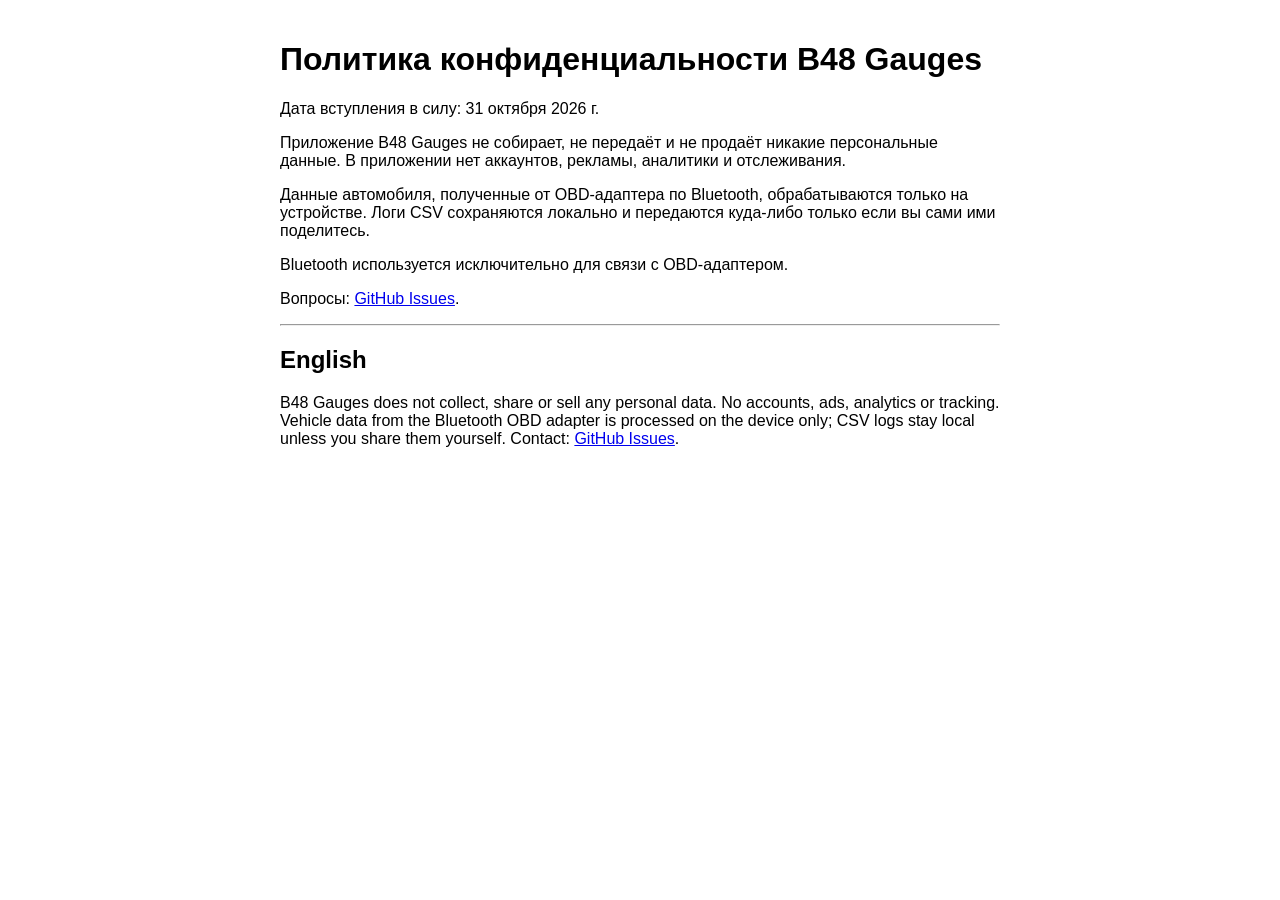
==== privacy.html @ ec3bedea "site" ====
<!doctype html><html lang="ru"><meta charset="utf-8"><meta name="viewport" content="width=device-width,initial-scale=1"><title>B48 Gauges — политика конфиденциальности</title>
<body style="font-family:-apple-system,sans-serif;max-width:720px;margin:auto;padding:20px">
<h1>Политика конфиденциальности B48 Gauges</h1><p>Дата вступления в силу: 31 октября 2026 г.</p>
<p>Приложение B48 Gauges не собирает, не передаёт и не продаёт никакие персональные данные. В приложении нет аккаунтов, рекламы, аналитики и отслеживания.</p>
<p>Данные автомобиля, полученные от OBD-адаптера по Bluetooth, обрабатываются только на устройстве. Логи CSV сохраняются локально и передаются куда-либо только если вы сами ими поделитесь.</p>
<p>Bluetooth используется исключительно для связи с OBD-адаптером.</p>
<p>Вопросы: <a href="https://github.com/TOSHA78/b48gauges-site/issues">GitHub Issues</a>.</p><hr>
<h2>English</h2><p>B48 Gauges does not collect, share or sell any personal data. No accounts, ads, analytics or tracking. Vehicle data from the Bluetooth OBD adapter is processed on the device only; CSV logs stay local unless you share them yourself. Contact: <a href="https://github.com/TOSHA78/b48gauges-site/issues">GitHub Issues</a>.</p></body></html>
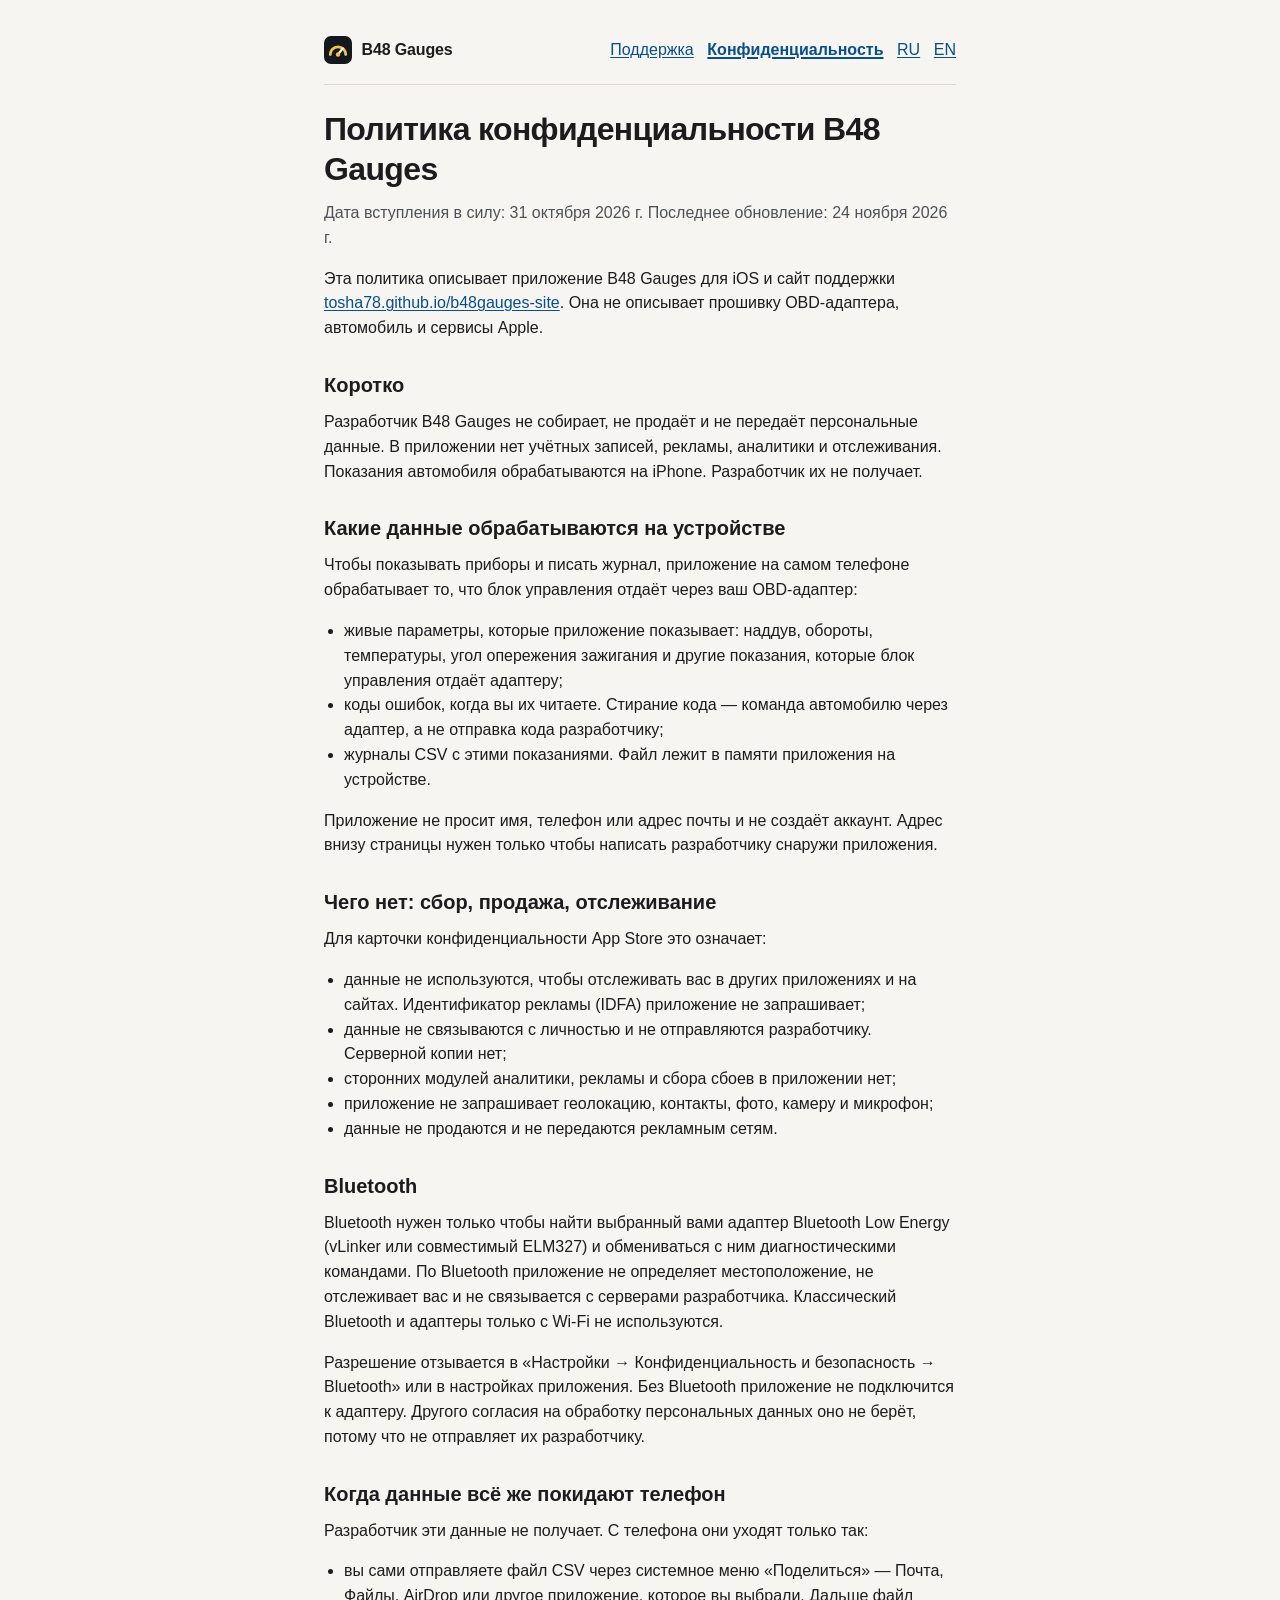
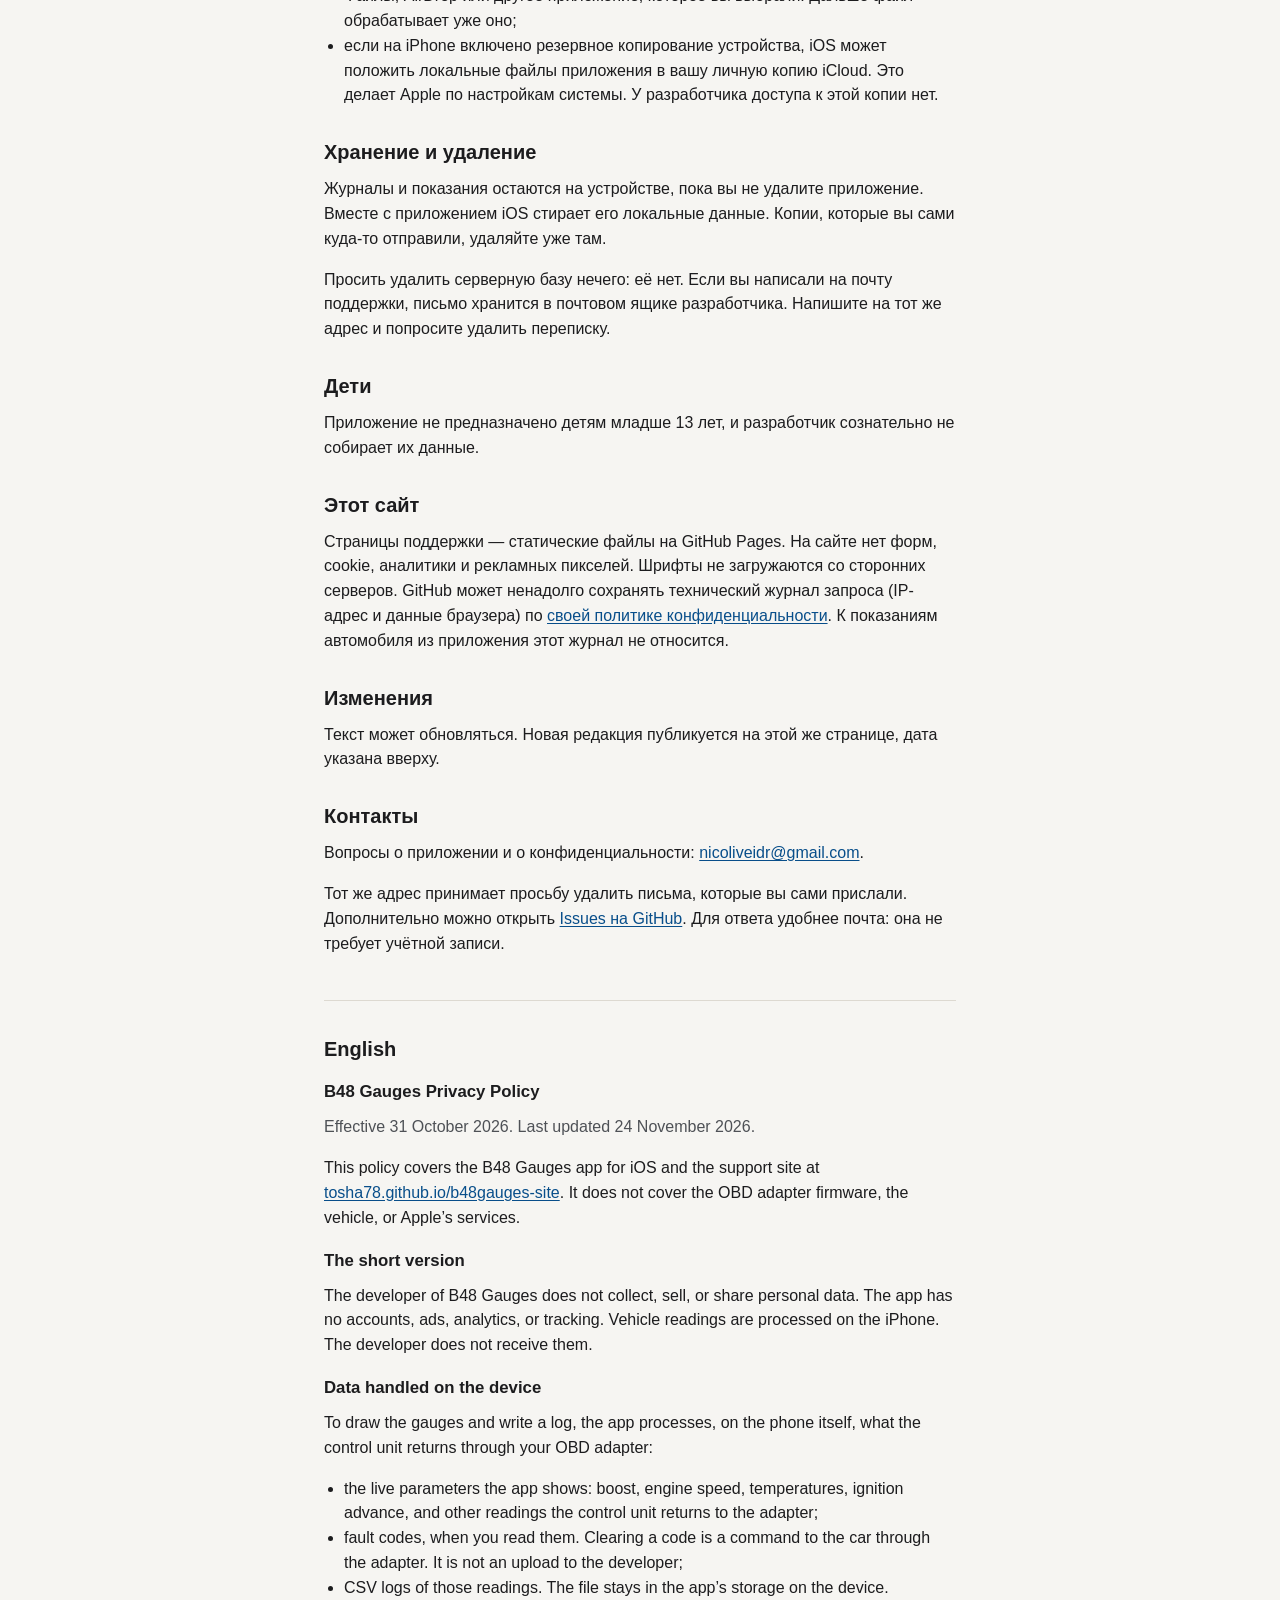
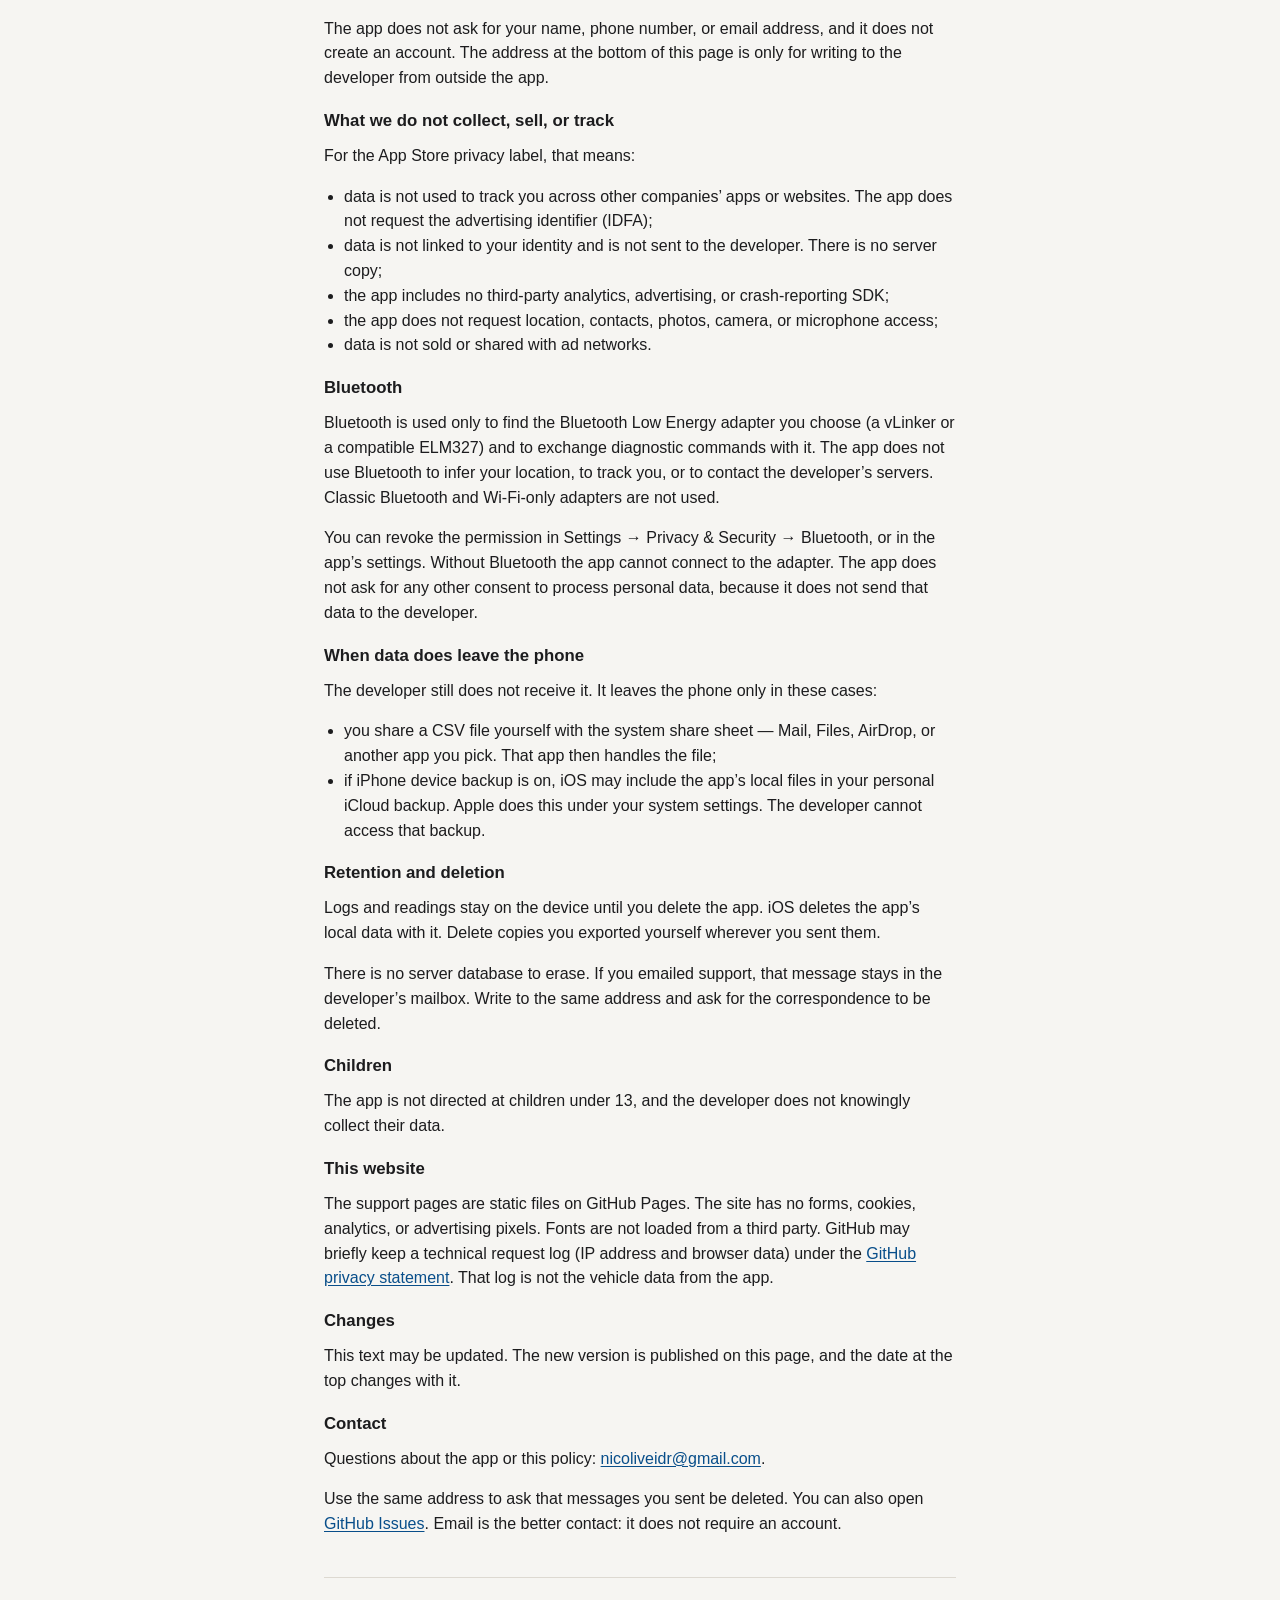
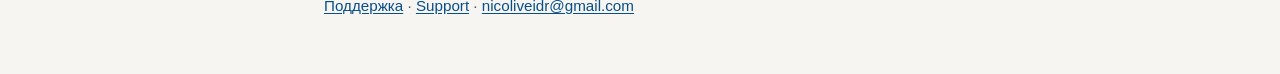
==== commit d73e75d8: "Complete the B48 Gauges support and privacy pages for App Store review. Spell out on-device vehicle " ====
--- a/privacy.html
+++ b/privacy.html
@@ -1,8 +1,201 @@
-<!doctype html><html lang="ru"><meta charset="utf-8"><meta name="viewport" content="width=device-width,initial-scale=1"><title>B48 Gauges — политика конфиденциальности</title>
-<body style="font-family:-apple-system,sans-serif;max-width:720px;margin:auto;padding:20px">
-<h1>Политика конфиденциальности B48 Gauges</h1><p>Дата вступления в силу: 31 октября 2026 г.</p>
-<p>Приложение B48 Gauges не собирает, не передаёт и не продаёт никакие персональные данные. В приложении нет аккаунтов, рекламы, аналитики и отслеживания.</p>
-<p>Данные автомобиля, полученные от OBD-адаптера по Bluetooth, обрабатываются только на устройстве. Логи CSV сохраняются локально и передаются куда-либо только если вы сами ими поделитесь.</p>
-<p>Bluetooth используется исключительно для связи с OBD-адаптером.</p>
-<p>Вопросы: <a href="https://github.com/TOSHA78/b48gauges-site/issues">GitHub Issues</a>.</p><hr>
-<h2>English</h2><p>B48 Gauges does not collect, share or sell any personal data. No accounts, ads, analytics or tracking. Vehicle data from the Bluetooth OBD adapter is processed on the device only; CSV logs stay local unless you share them yourself. Contact: <a href="https://github.com/TOSHA78/b48gauges-site/issues">GitHub Issues</a>.</p></body></html>
+<!DOCTYPE html>
+<html lang="ru">
+<head>
+  <meta charset="utf-8">
+  <meta name="viewport" content="width=device-width, initial-scale=1">
+  <title>B48 Gauges — политика конфиденциальности</title>
+  <meta name="description" content="Политика конфиденциальности B48 Gauges: данные автомобиля только на устройстве, Bluetooth лишь для OBD-адаптера, без отслеживания и аналитики.">
+  <link rel="canonical" href="https://tosha78.github.io/b48gauges-site/privacy.html">
+  <meta name="robots" content="index, follow">
+  <meta name="theme-color" content="#f6f5f2" media="(prefers-color-scheme: light)">
+  <meta name="theme-color" content="#101214" media="(prefers-color-scheme: dark)">
+  <meta name="color-scheme" content="light dark">
+  <meta property="og:type" content="article">
+  <meta property="og:locale" content="ru_RU">
+  <meta property="og:locale:alternate" content="en_US">
+  <meta property="og:site_name" content="B48 Gauges">
+  <meta property="og:title" content="B48 Gauges — политика конфиденциальности">
+  <meta property="og:description" content="Данные автомобиля только на устройстве. Bluetooth лишь для OBD-адаптера. Без отслеживания, аккаунтов и аналитики.">
+  <meta property="og:url" content="https://tosha78.github.io/b48gauges-site/privacy.html">
+  <meta property="og:image" content="https://tosha78.github.io/b48gauges-site/og.png">
+  <meta property="og:image:width" content="1200">
+  <meta property="og:image:height" content="630">
+  <meta property="og:image:alt" content="B48 Gauges — поддержка и политика конфиденциальности">
+  <meta name="twitter:card" content="summary_large_image">
+  <meta name="twitter:title" content="B48 Gauges — политика конфиденциальности">
+  <meta name="twitter:description" content="Данные автомобиля только на устройстве. Bluetooth лишь для OBD-адаптера. Без отслеживания, аккаунтов и аналитики.">
+  <meta name="twitter:image" content="https://tosha78.github.io/b48gauges-site/og.png">
+  <meta name="twitter:image:alt" content="B48 Gauges — поддержка и политика конфиденциальности">
+  <link rel="icon" href="favicon.svg" type="image/svg+xml">
+  <link rel="icon" href="favicon.ico" sizes="any">
+  <link rel="icon" href="favicon-32.png" type="image/png" sizes="32x32">
+  <link rel="apple-touch-icon" href="apple-touch-icon.png" sizes="180x180">
+  <link rel="manifest" href="manifest.json">
+  <link rel="stylesheet" href="styles.css">
+</head>
+<body>
+  <a class="skip" href="#content">К содержанию</a>
+  <div class="wrap">
+    <header class="site-header">
+      <a class="brand" href="index.html">
+        <svg xmlns="http://www.w3.org/2000/svg" viewBox="0 0 32 32" width="28" height="28" aria-hidden="true">
+          <rect width="32" height="32" rx="8" fill="#14181c"/>
+          <path d="M7.2 21.2a8.8 8.8 0 0 1 17.6 0" fill="none" stroke="#f0c14b" stroke-width="3.2" stroke-linecap="round"/>
+          <path d="M16 21.2 21.4 14.2" fill="none" stroke="#f2f3f5" stroke-width="2.6" stroke-linecap="round"/>
+          <circle cx="16" cy="21.2" r="2.5" fill="#f0c14b"/>
+        </svg>
+        <span>B48 Gauges</span>
+      </a>
+      <nav class="site-nav" aria-label="Разделы">
+        <ul>
+          <li><a href="index.html">Поддержка</a></li>
+          <li><a href="privacy.html" aria-current="page">Конфиденциальность</a></li>
+          <li><a href="#ru" lang="ru" aria-label="Русский">RU</a></li>
+          <li><a href="#en" lang="en" aria-label="English">EN</a></li>
+        </ul>
+      </nav>
+    </header>
+
+    <main id="content">
+      <section id="ru" lang="ru" aria-labelledby="title-ru">
+        <h1 id="title-ru">Политика конфиденциальности B48 Gauges</h1>
+        <p class="meta">Дата вступления в силу: <time datetime="2026-10-31">31 октября 2026 г.</time> Последнее обновление: <time datetime="2026-11-24">24 ноября 2026 г.</time></p>
+        <p>Эта политика описывает приложение B48 Gauges для iOS и сайт поддержки <a href="https://tosha78.github.io/b48gauges-site/">tosha78.github.io/b48gauges-site</a>. Она не описывает прошивку OBD-адаптера, автомобиль и сервисы Apple.</p>
+
+        <h2>Коротко</h2>
+        <p>Разработчик B48 Gauges не собирает, не продаёт и не передаёт персональные данные. В приложении нет учётных записей, рекламы, аналитики и отслеживания. Показания автомобиля обрабатываются на iPhone. Разработчик их не получает.</p>
+
+        <h2>Какие данные обрабатываются на устройстве</h2>
+        <p>Чтобы показывать приборы и писать журнал, приложение на самом телефоне обрабатывает то, что блок управления отдаёт через ваш OBD-адаптер:</p>
+        <ul>
+          <li>живые параметры, которые приложение показывает: наддув, обороты, температуры, угол опережения зажигания и другие показания, которые блок управления отдаёт адаптеру;</li>
+          <li>коды ошибок, когда вы их читаете. Стирание кода — команда автомобилю через адаптер, а не отправка кода разработчику;</li>
+          <li>журналы CSV с этими показаниями. Файл лежит в памяти приложения на устройстве.</li>
+        </ul>
+        <p>Приложение не просит имя, телефон или адрес почты и не создаёт аккаунт. Адрес внизу страницы нужен только чтобы написать разработчику снаружи приложения.</p>
+
+        <h2>Чего нет: сбор, продажа, отслеживание</h2>
+        <p>Для карточки конфиденциальности App Store это означает:</p>
+        <ul>
+          <li>данные не используются, чтобы отслеживать вас в других приложениях и на сайтах. Идентификатор рекламы (IDFA) приложение не запрашивает;</li>
+          <li>данные не связываются с личностью и не отправляются разработчику. Серверной копии нет;</li>
+          <li>сторонних модулей аналитики, рекламы и сбора сбоев в приложении нет;</li>
+          <li>приложение не запрашивает геолокацию, контакты, фото, камеру и микрофон;</li>
+          <li>данные не продаются и не передаются рекламным сетям.</li>
+        </ul>
+
+        <h2>Bluetooth</h2>
+        <p>Bluetooth нужен только чтобы найти выбранный вами адаптер Bluetooth Low Energy (vLinker или совместимый ELM327) и обмениваться с ним диагностическими командами. По Bluetooth приложение не определяет местоположение, не отслеживает вас и не связывается с серверами разработчика. Классический Bluetooth и адаптеры только с Wi-Fi не используются.</p>
+        <p>Разрешение отзывается в «Настройки → Конфиденциальность и безопасность → Bluetooth» или в настройках приложения. Без Bluetooth приложение не подключится к адаптеру. Другого согласия на обработку персональных данных оно не берёт, потому что не отправляет их разработчику.</p>
+
+        <h2>Когда данные всё же покидают телефон</h2>
+        <p>Разработчик эти данные не получает. С телефона они уходят только так:</p>
+        <ul>
+          <li>вы сами отправляете файл CSV через системное меню «Поделиться» — Почта, Файлы, AirDrop или другое приложение, которое вы выбрали. Дальше файл обрабатывает уже оно;</li>
+          <li>если на iPhone включено резервное копирование устройства, iOS может положить локальные файлы приложения в вашу личную копию iCloud. Это делает Apple по настройкам системы. У разработчика доступа к этой копии нет.</li>
+        </ul>
+
+        <h2>Хранение и удаление</h2>
+        <p>Журналы и показания остаются на устройстве, пока вы не удалите приложение. Вместе с приложением iOS стирает его локальные данные. Копии, которые вы сами куда-то отправили, удаляйте уже там.</p>
+        <p>Просить удалить серверную базу нечего: её нет. Если вы написали на почту поддержки, письмо хранится в почтовом ящике разработчика. Напишите на тот же адрес и попросите удалить переписку.</p>
+
+        <h2>Дети</h2>
+        <p>Приложение не предназначено детям младше 13 лет, и разработчик сознательно не собирает их данные.</p>
+
+        <h2>Этот сайт</h2>
+        <p>Страницы поддержки — статические файлы на GitHub Pages. На сайте нет форм, cookie, аналитики и рекламных пикселей. Шрифты не загружаются со сторонних серверов. GitHub может ненадолго сохранять технический журнал запроса (IP-адрес и данные браузера) по <a href="https://docs.github.com/en/site-policy/privacy-policies/github-general-privacy-statement">своей политике конфиденциальности</a>. К показаниям автомобиля из приложения этот журнал не относится.</p>
+
+        <h2>Изменения</h2>
+        <p>Текст может обновляться. Новая редакция публикуется на этой же странице, дата указана вверху.</p>
+
+        <h2 id="contact">Контакты</h2>
+        <p>Вопросы о приложении и о конфиденциальности: <a class="email" href="mailto:nicoliveidr@gmail.com?subject=B48%20Gauges%20privacy">nicoliveidr@gmail.com</a>.</p>
+        <p>Тот же адрес принимает просьбу удалить письма, которые вы сами прислали. Дополнительно можно открыть <a href="https://github.com/TOSHA78/b48gauges-site/issues">Issues на GitHub</a>. Для ответа удобнее почта: она не требует учётной записи.</p>
+      </section>
+
+      <section id="en" class="lang-en" lang="en" aria-labelledby="title-en">
+        <h2 id="title-en">English</h2>
+        <h3>B48 Gauges Privacy Policy</h3>
+        <p class="meta">Effective <time datetime="2026-10-31">31 October 2026</time>. Last updated <time datetime="2026-11-24">24 November 2026</time>.</p>
+        <p>This policy covers the B48 Gauges app for iOS and the support site at <a href="https://tosha78.github.io/b48gauges-site/">tosha78.github.io/b48gauges-site</a>. It does not cover the OBD adapter firmware, the vehicle, or Apple’s services.</p>
+
+        <h3>The short version</h3>
+        <p>The developer of B48 Gauges does not collect, sell, or share personal data. The app has no accounts, ads, analytics, or tracking. Vehicle readings are processed on the iPhone. The developer does not receive them.</p>
+
+        <h3>Data handled on the device</h3>
+        <p>To draw the gauges and write a log, the app processes, on the phone itself, what the control unit returns through your OBD adapter:</p>
+        <ul>
+          <li>the live parameters the app shows: boost, engine speed, temperatures, ignition advance, and other readings the control unit returns to the adapter;</li>
+          <li>fault codes, when you read them. Clearing a code is a command to the car through the adapter. It is not an upload to the developer;</li>
+          <li>CSV logs of those readings. The file stays in the app’s storage on the device.</li>
+        </ul>
+        <p>The app does not ask for your name, phone number, or email address, and it does not create an account. The address at the bottom of this page is only for writing to the developer from outside the app.</p>
+
+        <h3>What we do not collect, sell, or track</h3>
+        <p>For the App Store privacy label, that means:</p>
+        <ul>
+          <li>data is not used to track you across other companies’ apps or websites. The app does not request the advertising identifier (IDFA);</li>
+          <li>data is not linked to your identity and is not sent to the developer. There is no server copy;</li>
+          <li>the app includes no third-party analytics, advertising, or crash-reporting SDK;</li>
+          <li>the app does not request location, contacts, photos, camera, or microphone access;</li>
+          <li>data is not sold or shared with ad networks.</li>
+        </ul>
+
+        <h3>Bluetooth</h3>
+        <p>Bluetooth is used only to find the Bluetooth Low Energy adapter you choose (a vLinker or a compatible ELM327) and to exchange diagnostic commands with it. The app does not use Bluetooth to infer your location, to track you, or to contact the developer’s servers. Classic Bluetooth and Wi-Fi-only adapters are not used.</p>
+        <p>You can revoke the permission in Settings → Privacy &amp; Security → Bluetooth, or in the app’s settings. Without Bluetooth the app cannot connect to the adapter. The app does not ask for any other consent to process personal data, because it does not send that data to the developer.</p>
+
+        <h3>When data does leave the phone</h3>
+        <p>The developer still does not receive it. It leaves the phone only in these cases:</p>
+        <ul>
+          <li>you share a CSV file yourself with the system share sheet — Mail, Files, AirDrop, or another app you pick. That app then handles the file;</li>
+          <li>if iPhone device backup is on, iOS may include the app’s local files in your personal iCloud backup. Apple does this under your system settings. The developer cannot access that backup.</li>
+        </ul>
+
+        <h3>Retention and deletion</h3>
+        <p>Logs and readings stay on the device until you delete the app. iOS deletes the app’s local data with it. Delete copies you exported yourself wherever you sent them.</p>
+        <p>There is no server database to erase. If you emailed support, that message stays in the developer’s mailbox. Write to the same address and ask for the correspondence to be deleted.</p>
+
+        <h3>Children</h3>
+        <p>The app is not directed at children under 13, and the developer does not knowingly collect their data.</p>
+
+        <h3>This website</h3>
+        <p>The support pages are static files on GitHub Pages. The site has no forms, cookies, analytics, or advertising pixels. Fonts are not loaded from a third party. GitHub may briefly keep a technical request log (IP address and browser data) under the <a href="https://docs.github.com/en/site-policy/privacy-policies/github-general-privacy-statement">GitHub privacy statement</a>. That log is not the vehicle data from the app.</p>
+
+        <h3>Changes</h3>
+        <p>This text may be updated. The new version is published on this page, and the date at the top changes with it.</p>
+
+        <h3>Contact</h3>
+        <p>Questions about the app or this policy: <a class="email" href="mailto:nicoliveidr@gmail.com?subject=B48%20Gauges%20privacy">nicoliveidr@gmail.com</a>.</p>
+        <p>Use the same address to ask that messages you sent be deleted. You can also open <a href="https://github.com/TOSHA78/b48gauges-site/issues">GitHub Issues</a>. Email is the better contact: it does not require an account.</p>
+      </section>
+    </main>
+
+    <footer class="site-footer">
+      <p><a href="index.html">Поддержка</a> · <a href="index.html" lang="en">Support</a> · <a class="email" href="mailto:nicoliveidr@gmail.com?subject=B48%20Gauges%20privacy">nicoliveidr@gmail.com</a></p>
+    </footer>
+  </div>
+  <script type="application/ld+json">
+  {
+    "@context": "https://schema.org",
+    "@type": "WebPage",
+    "name": "Политика конфиденциальности B48 Gauges",
+    "url": "https://tosha78.github.io/b48gauges-site/privacy.html",
+    "inLanguage": ["ru", "en"],
+    "datePublished": "2026-10-31",
+    "dateModified": "2026-11-24",
+    "isPartOf": {
+      "@type": "WebSite",
+      "name": "B48 Gauges",
+      "url": "https://tosha78.github.io/b48gauges-site/"
+    },
+    "about": {
+      "@type": "SoftwareApplication",
+      "name": "B48 Gauges",
+      "operatingSystem": "iOS",
+      "applicationCategory": "UtilitiesApplication"
+    }
+  }
+  </script>
+</body>
+</html>
--- a/styles.css
+++ b/styles.css
@@ -0,0 +1,266 @@
+:root {
+  color-scheme: light dark;
+  --bg: #f6f5f2;
+  --text: #1c1c1e;
+  --muted: #4e5156;
+  --line: #ddd9d1;
+  --surface: #fffcf7;
+  --link: #084e8a;
+  --accent: #8a4b08;
+  --note-bg: #fff6e8;
+  --note-border: #8a4b08;
+  --max: 42rem;
+}
+
+@media (prefers-color-scheme: dark) {
+  :root {
+    --bg: #101214;
+    --text: #f2f3f5;
+    --muted: #c2c6cc;
+    --line: #2c3136;
+    --surface: #181c20;
+    --link: #9ec9ff;
+    --accent: #f0c14b;
+    --note-bg: #2a2418;
+    --note-border: #f0c14b;
+  }
+}
+
+*,
+*::before,
+*::after {
+  box-sizing: border-box;
+}
+
+html {
+  scroll-behavior: smooth;
+}
+
+body {
+  margin: 0;
+  position: relative;
+  background: var(--bg);
+  color: var(--text);
+  font-family: -apple-system, BlinkMacSystemFont, "Segoe UI", sans-serif;
+  font-size: 1rem;
+  line-height: 1.55;
+  text-size-adjust: 100%;
+  -webkit-text-size-adjust: 100%;
+}
+
+.skip {
+  position: absolute;
+  left: 0.75rem;
+  top: 0.75rem;
+  z-index: 2;
+  transform: translateY(-200%);
+  padding: 0.5rem 0.75rem;
+  background: var(--surface);
+  color: var(--text);
+  border: 1px solid var(--line);
+}
+
+.skip:focus {
+  transform: none;
+}
+
+.wrap {
+  width: 100%;
+  max-width: var(--max);
+  margin: 0 auto;
+  padding: 1rem 1rem 2.75rem;
+}
+
+.site-header {
+  display: flex;
+  flex-wrap: wrap;
+  align-items: center;
+  justify-content: space-between;
+  gap: 0.5rem 1rem;
+  padding-bottom: 0.75rem;
+  margin-bottom: 1.5rem;
+  border-bottom: 1px solid var(--line);
+}
+
+.brand {
+  display: inline-flex;
+  align-items: center;
+  gap: 0.6rem;
+  min-height: 44px;
+  color: inherit;
+  font-weight: 600;
+  letter-spacing: -0.01em;
+  text-decoration: none;
+}
+
+.brand svg {
+  display: block;
+  flex: 0 0 auto;
+}
+
+.site-nav ul {
+  display: flex;
+  flex-wrap: wrap;
+  gap: 0.15rem 0.85rem;
+  margin: 0;
+  padding: 0;
+  list-style: none;
+}
+
+.site-nav a {
+  display: inline-flex;
+  align-items: center;
+  min-height: 44px;
+}
+
+h1,
+h2,
+h3 {
+  line-height: 1.25;
+  overflow-wrap: break-word;
+  margin: 0 0 0.75rem;
+}
+
+h1 {
+  font-size: 1.7rem;
+  letter-spacing: -0.02em;
+}
+
+h2 {
+  margin-top: 2rem;
+  font-size: 1.25rem;
+}
+
+h3 {
+  margin-top: 1.25rem;
+  font-size: 1.05rem;
+}
+
+p,
+ul,
+ol {
+  margin: 0 0 1rem;
+}
+
+ul,
+ol {
+  padding-left: 1.25rem;
+}
+
+a {
+  color: var(--link);
+  text-underline-offset: 0.15em;
+}
+
+a:hover {
+  text-decoration-thickness: 2px;
+}
+
+[aria-current="page"] {
+  font-weight: 600;
+  text-decoration-thickness: 2px;
+}
+
+:focus-visible {
+  outline: 2px solid var(--accent);
+  outline-offset: 3px;
+}
+
+.lead {
+  font-size: 1.05rem;
+}
+
+.meta,
+.site-footer {
+  color: var(--muted);
+}
+
+.note {
+  margin: 1.25rem 0 1.5rem;
+  padding: 0.9rem 1rem;
+  background: var(--note-bg);
+  border-left: 4px solid var(--note-border);
+}
+
+.note p:last-child {
+  margin-bottom: 0;
+}
+
+details {
+  border-top: 1px solid var(--line);
+}
+
+details:last-of-type {
+  border-bottom: 1px solid var(--line);
+  margin-bottom: 1rem;
+}
+
+summary {
+  cursor: pointer;
+  font-weight: 600;
+  min-height: 44px;
+  padding: 0.75rem 0.15rem;
+}
+
+.lang-en {
+  margin-top: 2.75rem;
+  padding-top: 0.25rem;
+  border-top: 1px solid var(--line);
+}
+
+.site-footer {
+  margin-top: 2.5rem;
+  padding-top: 1rem;
+  border-top: 1px solid var(--line);
+  font-size: 0.95rem;
+}
+
+.site-footer p:last-child {
+  margin-bottom: 0;
+}
+
+.email {
+  overflow-wrap: anywhere;
+}
+
+@media (min-width: 720px) {
+  .wrap {
+    padding: 1.75rem 1.25rem 3.5rem;
+  }
+
+  h1 {
+    font-size: 2rem;
+  }
+}
+
+@media (prefers-reduced-motion: reduce) {
+  html {
+    scroll-behavior: auto;
+  }
+}
+
+@media print {
+  :root {
+    --bg: #fff;
+    --text: #000;
+    --muted: #222;
+    --line: #ccc;
+    --surface: #fff;
+    --link: #000;
+    --note-bg: #fff;
+    --note-border: #000;
+  }
+
+  .skip,
+  .site-nav {
+    display: none;
+  }
+
+  a {
+    text-decoration: underline;
+  }
+
+  details {
+    break-inside: avoid;
+  }
+}
